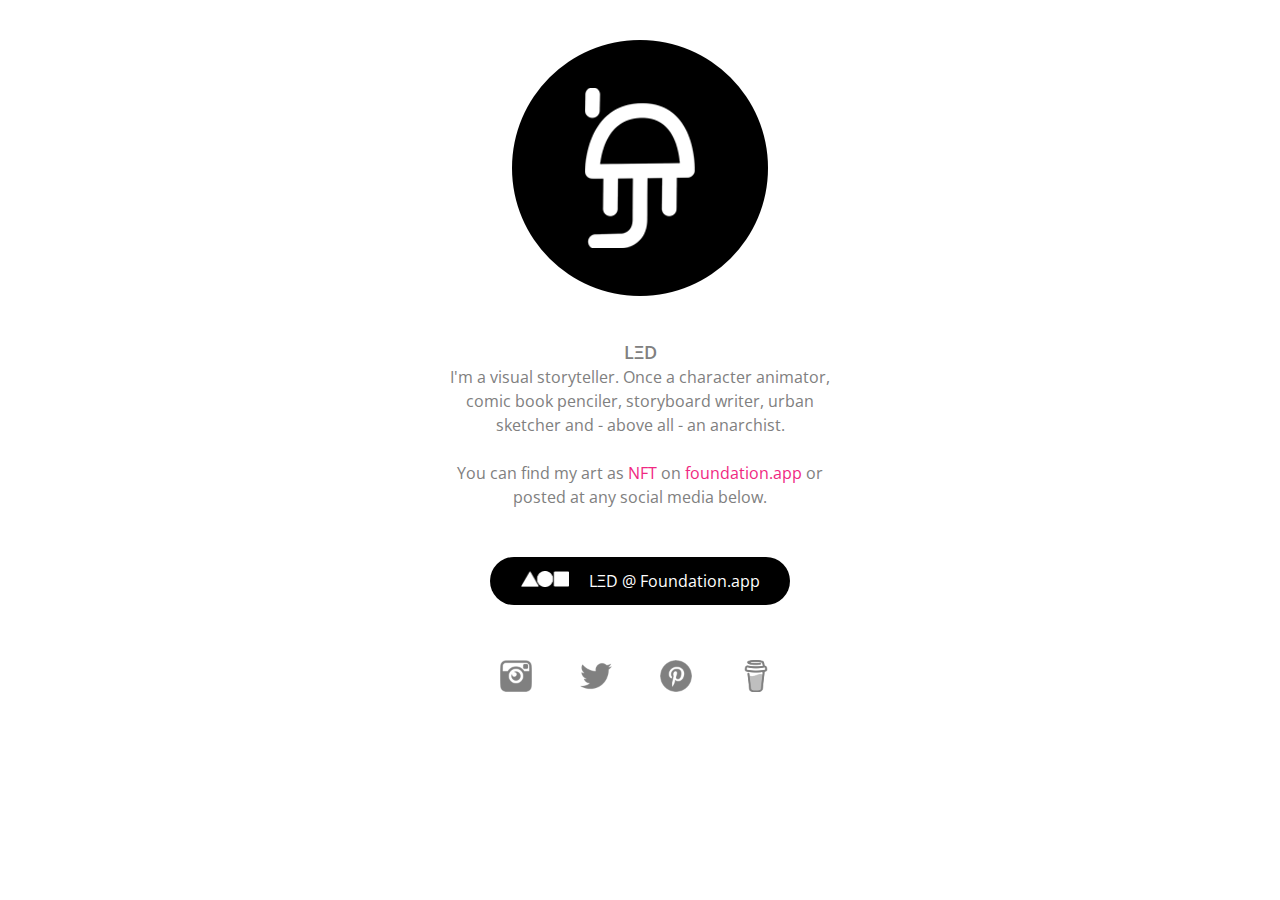
==== index.html @ 698818c0 "Starting point" ====
<!DOCTYPE html>

<html>
  <head>
    <!--link rel="icon" href="/favicon.svg" type="image/svg+xml"-->
    <link rel="apple-touch-icon" sizes="180x180" href="/apple-touch-icon.png">
    <link rel="icon" type="image/png" sizes="32x32" href="/favicon-32x32.png">
    <link rel="icon" type="image/png" sizes="16x16" href="/favicon-16x16.png">
    <link rel="manifest" href="/site.webmanifest">
  <!-- Google Tag Manager -->
  <script>
    (function(w,d,s,l,i){w[l]=w[l]||[];w[l].push({'gtm.start':
    new Date().getTime(),event:'gtm.js'});var f=d.getElementsByTagName(s)[0],
    j=d.createElement(s),dl=l!='dataLayer'?'&l='+l:'';j.async=true;j.src=
    'https://www.googletagmanager.com/gtm.js?id='+i+dl;f.parentNode.insertBefore(j,f);
    })(window,document,'script','dataLayer','GTM-NMZJ4D6');</script>
  <!-- End Google Tag Manager -->
  <!-- Global site tag (gtag.js) - Google Analytics -->
  <script async src="https://www.googletagmanager.com/gtag/js?id=G-V54301ZJS8"></script>
  <script>
    window.dataLayer = window.dataLayer || [];
    function gtag(){dataLayer.push(arguments);}
    gtag('js', new Date());

    gtag('config', 'G-V54301ZJS8');
  </script>
    <!--link rel="shortcut icon" type=image/png href=-->
    <meta charset=UTF-8>
    <meta name=viewport content="width=device-width, initial-scale=1.0, maximum-scale=1.0">
    <link rel="stylesheet" type="text/css" href="css/drops.css">
    <meta name=author content="LED">
    <meta name="keywords" content="design, ux, ui, userexperience, experience, illustration, animation, designer, illustrator, animator, infographic, data visualization, data visualisation, icon design, icons, logo design, logos, layouts, interface, app, webpage, website, studio, drops, leandro, dandrea, portfolio, cv">
    <meta name="p:domain_verify" content="8c1cf8e9cc0ee4904a3b4b292fd34ba3"/>
    </head>
    <body>
      <!-- Google Tag Manager (noscript) -->
      <noscript><iframe src="https://www.googletagmanager.com/ns.html?id=GTM-NMZJ4D6"
        height="0" width="0" style="display:none;visibility:hidden"></iframe></noscript>
        <!-- End Google Tag Manager (noscript) -->

        <div class=dropsandbits>
          <div class=bits>

              <div class=iconrow>
                <div class=ico-instagram>
                  <a href="https://www.instagram.com/dropsandbits/"><img class=bitmap src=img/instagram.png></a>
                </div>

                <div class=ico-twitter>
                  <a href="https://twitter.com/dropsandbits"><img class=bitmap src=img/twitter.png></a>
                </div>

                <div class=ico-bmac>
                  <a href="https://www.buymeacoffee.com/dropsandbits"><img class=bitmap src=img/bmac.png></a>
                </div>

                <div class=ico-pinterest>
                  <a href="https://www.pinterest.com/dropsandbits/drops-bits-works-by-lξd/#nft-cards"><img class=bitmap src=img/pinterest.png></a>
                </div>
              </div>

              <img class=avatar src=img/me.png>

              <div class=minibio>
                <span>LΞD</span><br/>I'm a visual storyteller. Once a character animator, comic book penciler, storyboard writer, urban sketcher and - above all - an anarchist.
                <br/><br/>You can find my art as <a href="https://en.wikipedia.org/wiki/Non-fungible_token" target="_blank">NFT</a> on <a href="https://foundation.app/dropsandbits">foundation.app</a> or posted at any social media below.
                <br/><br/><a class="button" href="https://foundation.app/dropsandbits"><img class=fndMobile src=img/withfnd.png> LΞD @ Foundation.app</a>
              </div>

          </div>
        </div>
</body>
</html>
---- css/drops.css ----
@import url('https://fonts.googleapis.com/css?family=Open+Sans:400');

body{margin: 0;background: rgba(255, 255, 255, 1.0)}
a{text-decoration:none}
div{-webkit-text-size-adjust:none}

.anima-animate-appear{opacity:0;display:block;-webkit-animation:anima-reveal .3s ease-in-out 1 normal forwards;-moz-animation:anima-reveal .3s ease-in 1 normal forwards;-o-animation:anima-reveal .3s ease-in-out 1 normal forwards;animation:anima-reveal .3s ease-in-out 1 normal forwards}
.anima-animate-disappear{opacity:1;display:block;-webkit-animation:anima-reveal .3s ease-in-out 1 reverse forwards;-moz-animation:anima-reveal .3s ease-in 1 normal forwards;-o-animation:anima-reveal .3s ease-in-out 1 reverse forwards;animation:anima-reveal .3s ease-in-out 1 reverse forwards}
.anima-animate-nodelay{-webkit-animation-delay:0;-moz-animation-delay:0;-o-animation-delay:0;animation-delay:0}

@-webkit-keyframes anima-reveal{0%{opacity:0}100%{opacity:1}}
@-moz-keyframes anima-reveal{0%{opacity:0}100%{opacity:1}}
@-o-keyframes anima-reveal{0%{opacity:0}100%{opacity:1}}
@keyframes anima-reveal{0%{opacity:0}100%{opacity:1}}

.dropsandbits{display:block}

@media screen and (max-width:639px){
  .dropsandbits{width:100%;min-width:320px;height:100vh;min-height:580px;position:relative;overflow:hidden;margin:0;background-color:rgba(255,255,255,1.0)}
  .dropsandbits .bits{display:block;width:320px;height:100%;position:relative; margin:auto;}

  .dropsandbits .avatar{background-color:rgba(255,255,255,0.0);top:20px;height:160px;width:160px;position:absolute; margin:0;left:80px}

  .dropsandbits .minibio{background-color:rgba(255,255,255,0.0);top:198px;height:auto;width:240px;position:absolute;margin:0;left:40px;font-family:'Open Sans',Helvetica,Arial,serif;font-weight:400;font-style:normal;font-size:16.0px;color:rgba(128,128,128,1.0);text-align:center;line-height:24.0px}
  .dropsandbits .minibio span{background-color:rgba(255,255,255,0.0);font-weight:600;font-style:normal;font-size:18.0px;text-align:center;}
  .dropsandbits .minibio a{background-color:rgba(255,255,255,0.0);color:rgba(240,40,130,1.0);text-align: center;text-decoration: none;}
  .dropsandbits .minibio .button{background-color:rgba(0,0,0,1.0);border: none;position:relative;width: 260px;left:-10px;font-family:'Open Sans',Helvetica,Arial,serif;font-weight:400;font-style:normal;font-size:16.0px;padding-top: 12px;padding-bottom: 12px;margin-top: 16px;margin-bottom: 16px;text-align: center;text-decoration: none;color:rgba(255,255,255,1.0);display: inline-block;cursor: pointer;border-radius: 24px;}
  .dropsandbits .minibio .button .fndMobile{background-color:rgba(0,0,0,1.0);top:0;height:11px;width:33px;position:relative;margin:0;left:0;margin-right:8px}
  .dropsandbits .minibio .secondary-button{background-color:rgba(255,255,255,0.0);color:rgba(0,0,0,1.0);font-family:'Open Sans',Helvetica,Arial,serif;font-weight:400;font-style:normal;font-size:16.0px;text-align: center;text-decoration: none;}

  .dropsandbits .iconrow{background-color:rgba(255,255,255,0.0);top:580px;height:32px;width:200px;position:absolute;margin:0;left:50px}

  .dropsandbits .iconrow .ico-instagram{background-color:rgba(255,255,255,0.0);top:0;height:32px;width:0px;position:absolute;margin:0;left:0}
  .dropsandbits .iconrow .ico-instagram .bitmap{background-color:rgba(255,255,255,0.0);top:0;height:32px;width:32px;position:relative;margin:0;left:0}

  .dropsandbits .iconrow .ico-twitter{background-color:rgba(255,255,255,0.0);top:0;height:32px;width:32px;position:absolute;margin:0;left:60px}
  .dropsandbits .iconrow .ico-twitter .bitmap{background-color:rgba(255,255,255,0.0);top:0;height:32px;width:32px;position:relative;margin:0;left:0}

  .dropsandbits .iconrow .ico-pinterest{background-color:rgba(255,255,255,0.0);top:0;height:32px;width:32px;position:absolute;margin:0;left:120px}
  .dropsandbits .iconrow .ico-pinterest .bitmap{background-color:rgba(255,255,255,0.0);top:0;height:32px;width:32px;position:relative;margin:0;left:0}

  .dropsandbits .iconrow .ico-bmac{background-color:rgba(255,255,255,0.0);top:0;height:32px;width:32px;position:absolute;margin:0;left:180px}
  .dropsandbits .iconrow .ico-bmac .bitmap{background-color:rgba(255,255,255,0.0);top:0;height:32px;width:32px;position:relative;margin:0;left:0}

}

@media screen and (min-width:640px) and (max-width:1439px){
  .dropsandbits{width:100%;min-width:664px;height:100vh;min-height:720px;position:relative;overflow:hidden;margin:0;background-color:rgba(255,255,255,1.0)}
  .dropsandbits .bits{display:block;width:640px; height:100%;position:relative;margin:auto;}

  .dropsandbits .avatar{background-color:rgba(255,255,255,0.0); top:40px;height:256px;width:256px;position:absolute;margin:0;left:192px}

  .dropsandbits .minibio{background-color:rgba(255,255,255,0.0);top:340px;height:auto;width:380px;position:absolute;margin:0;left:130px;font-family:'Open Sans',Helvetica,Arial,serif;font-weight:400;font-style:normal;font-size:16.0px;color:rgba(128,128,128,1.0);text-align:center;line-height:24.0px}
  .dropsandbits .minibio span{background-color:rgba(255,255,255,0.0);font-weight:600;font-style:normal;font-size:18.0px;text-align:center;}
  .dropsandbits .minibio a{background-color:rgba(255,255,255,0.0);color:rgba(240,40,130,1.0);text-align: center;text-decoration: none;}
  .dropsandbits .minibio .button{background-color:rgba(0,0,0,1.0);position:relative;border: none;width: 300px;left: 0px;font-family:'Open Sans',Helvetica,Arial,serif;font-weight:400;ont-style:normal;font-size:16.0px;padding-top: 12px;padding-bottom: 12px;margin-top: 24px;margin-bottom: 16px;text-align: center;text-decoration: none;color:rgba(255,255,255,1.0);display: inline-block;cursor: pointer;border-radius: 30px;}
  .dropsandbits .minibio .button .fndMobile{background-color:rgba(0,0,0,1.0);top:0;height:16px;width:48px;position:relative;margin:0;left:0;margin-right:16px}
  .dropsandbits .minibio .secondary-button{background-color:rgba(255,255,255,0.0);color:rgba(0,0,0,1.0);font-family:'Open Sans',Helvetica,Arial,serif;font-weight:400;font-style:normal;font-size:16.0px;text-align: center;text-decoration: none;}

  .dropsandbits .iconrow{background-color:rgba(255,255,255,0.0);top:660px;height:32px;width:312px;position:absolute;margin:0px;left:180px}

  .dropsandbits .iconrow .ico-instagram{background-color:rgba(255,255,255,0.0);top:0px;height:32px;width:32px;position:absolute;margin:0;left:0px}
  .dropsandbits .iconrow .ico-instagram .bitmap{background-color:rgba(255,255,255,0.0);top:0;height:32px;width:32px;position:relative;margin:0;left:0}

  .dropsandbits .iconrow .ico-twitter{background-color:rgba(255,255,255,0.0);top:0px;height:32px;width:32px;position:absolute;margin:0;left:80px}
  .dropsandbits .iconrow .ico-twitter .bitmap{background-color:rgba(255,255,255,0.0);top:0;height:32px;width:32px;position:relative;margin:0;left:0}

  .dropsandbits .iconrow .ico-pinterest{background-color:rgba(255,255,255,0.0);top:0px;height:32px;width:32px;position:absolute;margin:0;left:160px}
  .dropsandbits .iconrow .ico-pinterest .bitmap{background-color:rgba(255,255,255,0.0);top:0;height:32px;width:32px;position:relative;margin:0;left:0}

  .dropsandbits .iconrow .ico-bmac{background-color:rgba(255,255,255,0.0);top:0px;height:32px;width:32px;position:absolute;margin:0;left:240px}
  .dropsandbits .iconrow .ico-bmac .bitmap{background-color:rgba(255,255,255,0.0);top:0;height:32px;width:32px;position:relative;margin:0;left:0}

}

@media screen and (min-width:1440px){
  .dropsandbits{width:100%;min-width:1440px;height:100vh;min-height:720px;position:relative;overflow:hidden;margin:0;background-color:rgba(255,255,255,1.0)}
  .dropsandbits .bits{display:block;width: 1440px; height: 100%; position:relative; margin:auto;}

  .dropsandbits .avatar{background-color:rgba(255,255,255,0.0);top:56px;height:256px;width:256px;position:absolute;margin:0;left:592px}

  .dropsandbits .minibio{background-color:rgba(255,255,255,0.0);top:370px;height:auto;width:440px;position:absolute;margin:0;left:500px;font-family:'Open Sans',Helvetica,Arial,serif;font-weight:400;font-style:normal;font-size:18.0px;color:rgba(128,128,128,1.0);text-align:center;line-height:24.0px}
  .dropsandbits .minibio span{background-color:rgba(255,255,255,0.0);font-weight:600;font-style:normal;font-size:24.0px;text-align:center;}
  .dropsandbits .minibio a{background-color:rgba(255,255,255,0.0);color:rgba(240,40,130,1.0);text-align: center;text-decoration: none;}
  .dropsandbits .minibio .button{background-color:rgba(0,0,0,1.0);border: none;width: 320px;left: 0px;font-family:'Open Sans',Helvetica,Arial,serif;font-weight:400;font-style:normal;font-size:18.0px;padding-top: 16px;padding-bottom: 16px;margin-top: 24px;margin-bottom: 16px;text-align: center; text-decoration: none;color:rgba(255,255,255,1.0);display: inline-block;cursor: pointer;border-radius: 30px;}
  .dropsandbits .minibio .button .fndMobile{background-color:rgba(0,0,0,1.0);top:0;height:16px;width:48px;position:relative;margin:0;left:0;margin-right:16px;}
  .dropsandbits .minibio .secondary-button{background-color:rgba(255,255,255,0.0);color:rgba(0,0,0,1.0);font-family:'Open Sans',Helvetica,Arial,serif;font-weight:400;font-style:normal;font-size:16.0px;text-align: center;text-decoration: none;}


  .dropsandbits .iconrow{background-color:rgba(255,255,255,0.0);top:280px;height:48px;width:340px;position:relative;margin:0;left:550px}

  .dropsandbits .iconrow .ico-instagram{background-color:rgba(255,255,255,0.0);top:432px;height:48px;width:48px;position:absolute;margin:0;left:0px}
  .dropsandbits .iconrow .ico-instagram .bitmap{background-color:rgba(255,255,255,0.0);top:0;height:48px;width:48px;position:relative;margin:0;left:0}

  .dropsandbits .iconrow .ico-twitter{background-color:rgba(255,255,255,0.0);top:432px;height:48px;width:48px;position:absolute;margin:0;left:100px}
  .dropsandbits .iconrow .ico-twitter .bitmap{background-color:rgba(255,255,255,0.0);top:0;height:48px;width:48px;position:relative;margin:0;left:0}

  .dropsandbits .iconrow .ico-pinterest{background-color:rgba(255,255,255,0.0);top:432px;height:48px;width:48px;position:absolute;margin:0;left:200px}
  .dropsandbits .iconrow .ico-pinterest .bitmap{background-color:rgba(255,255,255,0.0);top:0;height:48px;width:48px;position:relative;margin:0;left:0}

  .dropsandbits .iconrow .ico-bmac{background-color:rgba(255,255,255,0.0);top:432px;height:48px;width:48px;position:absolute;margin:0;left:300px}
  .dropsandbits .iconrow .ico-bmac .bitmap{background-color:rgba(255,255,255,0.0);top:0;height:48px;width:48px;position:relative;margin:0;left:0}

}
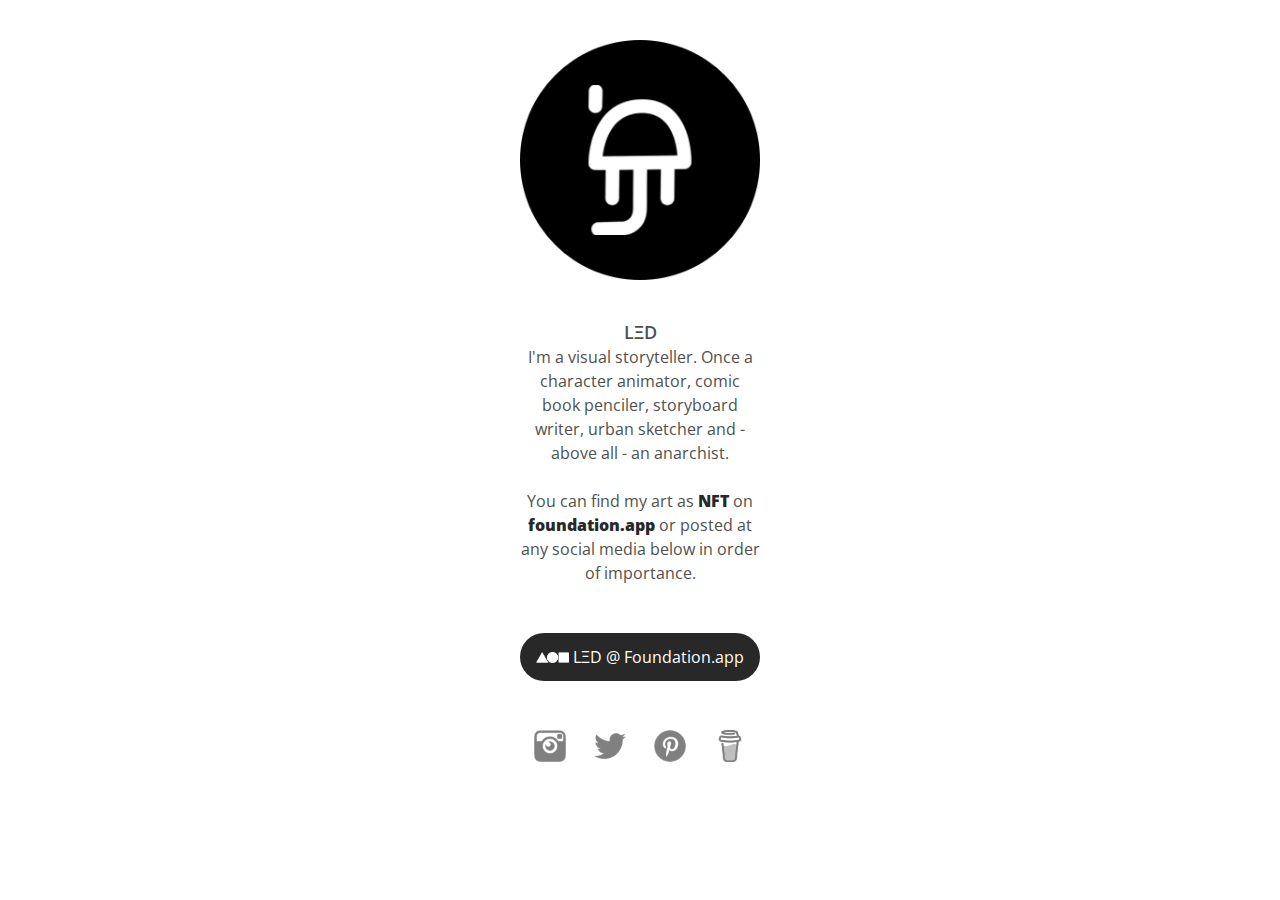
==== commit e8ec93fa: "UI changes" ====
--- a/index.html
+++ b/index.html
@@ -2,6 +2,7 @@
 
 <html>
   <head>
+    <title>Drops &amp; Bits</title>
     <!--link rel="icon" href="/favicon.svg" type="image/svg+xml"-->
     <link rel="apple-touch-icon" sizes="180x180" href="/apple-touch-icon.png">
     <link rel="icon" type="image/png" sizes="32x32" href="/favicon-32x32.png">
@@ -63,7 +64,7 @@
 
               <div class=minibio>
                 <span>LΞD</span><br/>I'm a visual storyteller. Once a character animator, comic book penciler, storyboard writer, urban sketcher and - above all - an anarchist.
-                <br/><br/>You can find my art as <a href="https://en.wikipedia.org/wiki/Non-fungible_token" target="_blank">NFT</a> on <a href="https://foundation.app/dropsandbits">foundation.app</a> or posted at any social media below.
+                <br/><br/>You can find my art as <a href="https://en.wikipedia.org/wiki/Non-fungible_token" target="_blank">NFT</a> on <a href="https://foundation.app/dropsandbits">foundation.app</a> or posted at any social media below in order of importance.
                 <br/><br/><a class="button" href="https://foundation.app/dropsandbits"><img class=fndMobile src=img/withfnd.png> LΞD @ Foundation.app</a>
               </div>
 
--- a/css/drops.css
+++ b/css/drops.css
@@ -1,6 +1,14 @@
 @import url('https://fonts.googleapis.com/css?family=Open+Sans:400');
 
 body{margin: 0;background: rgba(255, 255, 255, 1.0)}
+.hero-image {
+  background-image: url("img/dropsandbits.jpg");
+  background-color: rgba(255, 255, 255, 1.0);
+  /*height: 500px; */
+  background-position: center; /* Center the image */
+  background-repeat: no-repeat; /* Do not repeat the image */
+  background-size: cover; /* Resize the background image to cover the entire container */
+}
 a{text-decoration:none}
 div{-webkit-text-size-adjust:none}
 
@@ -13,92 +21,84 @@
 @-o-keyframes anima-reveal{0%{opacity:0}100%{opacity:1}}
 @keyframes anima-reveal{0%{opacity:0}100%{opacity:1}}
 
-.dropsandbits{display:block}
+.dropsandbits{display:block;position:relative;width:100%;height:100vh;;overflow:hidden;margin:0;}
+.dropsandbits .bits{display:block;height:100%;position:relative; margin:auto;}
+.dropsandbits .avatar{background-color:rgba(255,255,255,0.0);position:absolute;margin:0;}
+
+.dropsandbits .minibio{height:auto;position:absolute;;margin:0;font-family:'Open Sans',Helvetica,Arial,serif;font-weight:400;font-style:normal;color:rgba(80,80,80,1.0);text-align:center;line-height:24.0px;}
+.dropsandbits .minibio span{font-weight:600;font-style:normal;text-align:center;}
+.dropsandbits .minibio a{padding-left:0px;padding-right:0px;border-radius:12px;background-color:rgba(80,80,80,0.0);color:rgba(40,40,40,1.0);font-weight:800;text-align:center;text-decoration:none;}
+.dropsandbits .minibio a:hover{background-color:rgba(120,20,120,0.0);color:rgba(120,20,120,1.0);text-align:center;}
+.dropsandbits .minibio .button{background-color:rgba(40,40,40,1.0);position:relative;width:240px;left:0px;border:none;font-family:'Open Sans',Helvetica,Arial,serif;font-weight:400;font-style:normal;font-size:16.0px;padding-top:12px;padding-bottom:12px;margin-top:24px;margin-bottom:16px;display:inline-block;cursor:pointer;border-radius:30px;text-align:center;text-decoration:none;color:rgba(255,255,255,1.0)}
+.dropsandbits .minibio .button:hover{background-color:rgba(120,20,120,1.0);color:rgba(255,255,255,1.0);text-decoration:none}
+.dropsandbits .minibio .button .fndMobile{height:11px;width:33px;margin-right:8px;top:0;position:relative;margin:0;left:0}
+.dropsandbits .minibio .secondary-button{background-color:rgba(0,0,0,0.0);border: 2px solid rgba(180,180,180,1.0);width: 220px; color:rgba(180,180,180,1.0);font-family:'Open Sans',Helvetica,Arial,serif;font-weight:600;font-style:normal;font-size:16.0px;padding-top: 12px;padding-bottom: 12px;margin-top: 12px;display: inline-block;margin-bottom: 16px;text-align: center;text-decoration: none;border-radius: 24px;}
+
+.dropsandbits .iconrow{background-color:rgba(255,255,255,0.0);position:absolute;margin:0px}
+
+.dropsandbits .iconrow .ico-instagram{background-color:rgba(255,255,255,0.0);top:0px;position:relative;margin:0;}
+.dropsandbits .iconrow .ico-instagram .bitmap{background-color:rgba(255,255,255,0.0);top:0;position:relative;margin:0;left:0}
+.dropsandbits .iconrow .ico-twitter{background-color:rgba(255,255,255,0.0);top:0px;position:relative;margin:0;}
+.dropsandbits .iconrow .ico-twitter .bitmap{background-color:rgba(255,255,255,0.0);top:0;position:relative;margin:0;left:0}
+.dropsandbits .iconrow .ico-pinterest{background-color:rgba(255,255,255,0.0);top:0;position:relative;margin:0;}
+.dropsandbits .iconrow .ico-pinterest .bitmap{background-color:rgba(255,255,255,0.0);top:0;position:relative;margin:0;left:0}
+.dropsandbits .iconrow .ico-bmac{background-color:rgba(255,255,255,0.0);top:0;position:relative;margin:0;}
+.dropsandbits .iconrow .ico-bmac .bitmap{background-color:rgba(255,255,255,0.0);top:0;position:relative;margin:0;left:0}
 
 @media screen and (max-width:639px){
-  .dropsandbits{width:100%;min-width:320px;height:100vh;min-height:580px;position:relative;overflow:hidden;margin:0;background-color:rgba(255,255,255,1.0)}
-  .dropsandbits .bits{display:block;width:320px;height:100%;position:relative; margin:auto;}
 
-  .dropsandbits .avatar{background-color:rgba(255,255,255,0.0);top:20px;height:160px;width:160px;position:absolute; margin:0;left:80px}
-
-  .dropsandbits .minibio{background-color:rgba(255,255,255,0.0);top:198px;height:auto;width:240px;position:absolute;margin:0;left:40px;font-family:'Open Sans',Helvetica,Arial,serif;font-weight:400;font-style:normal;font-size:16.0px;color:rgba(128,128,128,1.0);text-align:center;line-height:24.0px}
-  .dropsandbits .minibio span{background-color:rgba(255,255,255,0.0);font-weight:600;font-style:normal;font-size:18.0px;text-align:center;}
-  .dropsandbits .minibio a{background-color:rgba(255,255,255,0.0);color:rgba(240,40,130,1.0);text-align: center;text-decoration: none;}
-  .dropsandbits .minibio .button{background-color:rgba(0,0,0,1.0);border: none;position:relative;width: 260px;left:-10px;font-family:'Open Sans',Helvetica,Arial,serif;font-weight:400;font-style:normal;font-size:16.0px;padding-top: 12px;padding-bottom: 12px;margin-top: 16px;margin-bottom: 16px;text-align: center;text-decoration: none;color:rgba(255,255,255,1.0);display: inline-block;cursor: pointer;border-radius: 24px;}
-  .dropsandbits .minibio .button .fndMobile{background-color:rgba(0,0,0,1.0);top:0;height:11px;width:33px;position:relative;margin:0;left:0;margin-right:8px}
-  .dropsandbits .minibio .secondary-button{background-color:rgba(255,255,255,0.0);color:rgba(0,0,0,1.0);font-family:'Open Sans',Helvetica,Arial,serif;font-weight:400;font-style:normal;font-size:16.0px;text-align: center;text-decoration: none;}
-
-  .dropsandbits .iconrow{background-color:rgba(255,255,255,0.0);top:580px;height:32px;width:200px;position:absolute;margin:0;left:50px}
-
-  .dropsandbits .iconrow .ico-instagram{background-color:rgba(255,255,255,0.0);top:0;height:32px;width:0px;position:absolute;margin:0;left:0}
-  .dropsandbits .iconrow .ico-instagram .bitmap{background-color:rgba(255,255,255,0.0);top:0;height:32px;width:32px;position:relative;margin:0;left:0}
-
-  .dropsandbits .iconrow .ico-twitter{background-color:rgba(255,255,255,0.0);top:0;height:32px;width:32px;position:absolute;margin:0;left:60px}
-  .dropsandbits .iconrow .ico-twitter .bitmap{background-color:rgba(255,255,255,0.0);top:0;height:32px;width:32px;position:relative;margin:0;left:0}
-
-  .dropsandbits .iconrow .ico-pinterest{background-color:rgba(255,255,255,0.0);top:0;height:32px;width:32px;position:absolute;margin:0;left:120px}
-  .dropsandbits .iconrow .ico-pinterest .bitmap{background-color:rgba(255,255,255,0.0);top:0;height:32px;width:32px;position:relative;margin:0;left:0}
-
-  .dropsandbits .iconrow .ico-bmac{background-color:rgba(255,255,255,0.0);top:0;height:32px;width:32px;position:absolute;margin:0;left:180px}
-  .dropsandbits .iconrow .ico-bmac .bitmap{background-color:rgba(255,255,255,0.0);top:0;height:32px;width:32px;position:relative;margin:0;left:0}
+  .dropsandbits{min-width:320px;min-height:580px}
+  .dropsandbits .bits{width: 320px}
+  .dropsandbits .avatar{top:16px;height:160px;width:160px;left:80px}
+  .dropsandbits .minibio{top:198px;width:240px;left:40px;font-size:16.0px}
+  .dropsandbits .minibio span{font-size:18.0px}
+  .dropsandbits .iconrow{top:610px;height:32px;width:212px;left:54px}
+  .dropsandbits .iconrow .ico-instagram{height:0px;width:0px;left:0px}
+  .dropsandbits .iconrow .ico-instagram .bitmap{height:32px;width:32px}
+  .dropsandbits .iconrow .ico-twitter{height:0px;width:0px;left:60px}
+  .dropsandbits .iconrow .ico-twitter .bitmap{height:32px;width:32px}
+  .dropsandbits .iconrow .ico-pinterest{height:0px;width:0px;left:120px}
+  .dropsandbits .iconrow .ico-pinterest .bitmap{height:32px;width:32px}
+  .dropsandbits .iconrow .ico-bmac{height:0px;width:0px;left:180px}
+  .dropsandbits .iconrow .ico-bmac .bitmap{height:32px;width:32px}
 
 }
 
 @media screen and (min-width:640px) and (max-width:1439px){
-  .dropsandbits{width:100%;min-width:664px;height:100vh;min-height:720px;position:relative;overflow:hidden;margin:0;background-color:rgba(255,255,255,1.0)}
-  .dropsandbits .bits{display:block;width:640px; height:100%;position:relative;margin:auto;}
-
-  .dropsandbits .avatar{background-color:rgba(255,255,255,0.0); top:40px;height:256px;width:256px;position:absolute;margin:0;left:192px}
-
-  .dropsandbits .minibio{background-color:rgba(255,255,255,0.0);top:340px;height:auto;width:380px;position:absolute;margin:0;left:130px;font-family:'Open Sans',Helvetica,Arial,serif;font-weight:400;font-style:normal;font-size:16.0px;color:rgba(128,128,128,1.0);text-align:center;line-height:24.0px}
-  .dropsandbits .minibio span{background-color:rgba(255,255,255,0.0);font-weight:600;font-style:normal;font-size:18.0px;text-align:center;}
-  .dropsandbits .minibio a{background-color:rgba(255,255,255,0.0);color:rgba(240,40,130,1.0);text-align: center;text-decoration: none;}
-  .dropsandbits .minibio .button{background-color:rgba(0,0,0,1.0);position:relative;border: none;width: 300px;left: 0px;font-family:'Open Sans',Helvetica,Arial,serif;font-weight:400;ont-style:normal;font-size:16.0px;padding-top: 12px;padding-bottom: 12px;margin-top: 24px;margin-bottom: 16px;text-align: center;text-decoration: none;color:rgba(255,255,255,1.0);display: inline-block;cursor: pointer;border-radius: 30px;}
-  .dropsandbits .minibio .button .fndMobile{background-color:rgba(0,0,0,1.0);top:0;height:16px;width:48px;position:relative;margin:0;left:0;margin-right:16px}
-  .dropsandbits .minibio .secondary-button{background-color:rgba(255,255,255,0.0);color:rgba(0,0,0,1.0);font-family:'Open Sans',Helvetica,Arial,serif;font-weight:400;font-style:normal;font-size:16.0px;text-align: center;text-decoration: none;}
-
-  .dropsandbits .iconrow{background-color:rgba(255,255,255,0.0);top:660px;height:32px;width:312px;position:absolute;margin:0px;left:180px}
-
-  .dropsandbits .iconrow .ico-instagram{background-color:rgba(255,255,255,0.0);top:0px;height:32px;width:32px;position:absolute;margin:0;left:0px}
-  .dropsandbits .iconrow .ico-instagram .bitmap{background-color:rgba(255,255,255,0.0);top:0;height:32px;width:32px;position:relative;margin:0;left:0}
-
-  .dropsandbits .iconrow .ico-twitter{background-color:rgba(255,255,255,0.0);top:0px;height:32px;width:32px;position:absolute;margin:0;left:80px}
-  .dropsandbits .iconrow .ico-twitter .bitmap{background-color:rgba(255,255,255,0.0);top:0;height:32px;width:32px;position:relative;margin:0;left:0}
-
-  .dropsandbits .iconrow .ico-pinterest{background-color:rgba(255,255,255,0.0);top:0px;height:32px;width:32px;position:absolute;margin:0;left:160px}
-  .dropsandbits .iconrow .ico-pinterest .bitmap{background-color:rgba(255,255,255,0.0);top:0;height:32px;width:32px;position:relative;margin:0;left:0}
-
-  .dropsandbits .iconrow .ico-bmac{background-color:rgba(255,255,255,0.0);top:0px;height:32px;width:32px;position:absolute;margin:0;left:240px}
-  .dropsandbits .iconrow .ico-bmac .bitmap{background-color:rgba(255,255,255,0.0);top:0;height:32px;width:32px;position:relative;margin:0;left:0}
+  .dropsandbits{min-width:664px;min-height:720px}
+  .dropsandbits .bits{width:640px}
+  .dropsandbits .avatar{top:40px;height:240px;width:240px;left:200px}
+  .dropsandbits .minibio{top:320px;width:240px;left:200px;font-size:16.0px}
+  .dropsandbits .minibio span{font-size:18.0px}
+  .dropsandbits .iconrow{top:730px;height:32px;width:212px;left:214px}
+  .dropsandbits .iconrow .ico-instagram{height:0px;width:0px;left:0px}
+  .dropsandbits .iconrow .ico-instagram .bitmap{height:32px;width:32px}
+  .dropsandbits .iconrow .ico-twitter{height:0px;width:0px;left:60px}
+  .dropsandbits .iconrow .ico-twitter .bitmap{height:32px;width:32px}
+  .dropsandbits .iconrow .ico-pinterest{height:0px;width:0px;left:120px}
+  .dropsandbits .iconrow .ico-pinterest .bitmap{height:32px;width:32px}
+  .dropsandbits .iconrow .ico-bmac{height:0px;width:0px;left:180px}
+  .dropsandbits .iconrow .ico-bmac .bitmap{height:32px;width:32px}
 
 }
 
 @media screen and (min-width:1440px){
-  .dropsandbits{width:100%;min-width:1440px;height:100vh;min-height:720px;position:relative;overflow:hidden;margin:0;background-color:rgba(255,255,255,1.0)}
-  .dropsandbits .bits{display:block;width: 1440px; height: 100%; position:relative; margin:auto;}
 
-  .dropsandbits .avatar{background-color:rgba(255,255,255,0.0);top:56px;height:256px;width:256px;position:absolute;margin:0;left:592px}
+  .dropsandbits{min-width:1440px;min-height:720px}
+  .dropsandbits .bits{width:1440px}
+  .dropsandbits .avatar{top:56px;height:260px;width:260px;left:590px}
+  .dropsandbits .minibio{top:370px;width:440px;left:500px;font-size:18.0px}
+  .dropsandbits .minibio span{font-size:24.0px}
+  .dropsandbits .iconrow{top:730px;height:48px;width:282px;left:580px}
+  .dropsandbits .iconrow .ico-instagram{height:0px;width:0px;left:0px}
+  .dropsandbits .iconrow .ico-instagram .bitmap{height:48px;width:48px}
+  .dropsandbits .iconrow .ico-twitter{height:0px;width:0px;left:78px}
+  .dropsandbits .iconrow .ico-twitter .bitmap{height:48px;width:48px}
+  .dropsandbits .iconrow .ico-pinterest{height:0px;width:0px;left:156px}
+  .dropsandbits .iconrow .ico-pinterest .bitmap{height:48px;width:48px}
+  .dropsandbits .iconrow .ico-bmac{height:0px;width:0px;left:234px}
+  .dropsandbits .iconrow .ico-bmac .bitmap{height:48px;width:48px}
 
-  .dropsandbits .minibio{background-color:rgba(255,255,255,0.0);top:370px;height:auto;width:440px;position:absolute;margin:0;left:500px;font-family:'Open Sans',Helvetica,Arial,serif;font-weight:400;font-style:normal;font-size:18.0px;color:rgba(128,128,128,1.0);text-align:center;line-height:24.0px}
-  .dropsandbits .minibio span{background-color:rgba(255,255,255,0.0);font-weight:600;font-style:normal;font-size:24.0px;text-align:center;}
-  .dropsandbits .minibio a{background-color:rgba(255,255,255,0.0);color:rgba(240,40,130,1.0);text-align: center;text-decoration: none;}
-  .dropsandbits .minibio .button{background-color:rgba(0,0,0,1.0);border: none;width: 320px;left: 0px;font-family:'Open Sans',Helvetica,Arial,serif;font-weight:400;font-style:normal;font-size:18.0px;padding-top: 16px;padding-bottom: 16px;margin-top: 24px;margin-bottom: 16px;text-align: center; text-decoration: none;color:rgba(255,255,255,1.0);display: inline-block;cursor: pointer;border-radius: 30px;}
-  .dropsandbits .minibio .button .fndMobile{background-color:rgba(0,0,0,1.0);top:0;height:16px;width:48px;position:relative;margin:0;left:0;margin-right:16px;}
-  .dropsandbits .minibio .secondary-button{background-color:rgba(255,255,255,0.0);color:rgba(0,0,0,1.0);font-family:'Open Sans',Helvetica,Arial,serif;font-weight:400;font-style:normal;font-size:16.0px;text-align: center;text-decoration: none;}
-
-
-  .dropsandbits .iconrow{background-color:rgba(255,255,255,0.0);top:280px;height:48px;width:340px;position:relative;margin:0;left:550px}
-
-  .dropsandbits .iconrow .ico-instagram{background-color:rgba(255,255,255,0.0);top:432px;height:48px;width:48px;position:absolute;margin:0;left:0px}
-  .dropsandbits .iconrow .ico-instagram .bitmap{background-color:rgba(255,255,255,0.0);top:0;height:48px;width:48px;position:relative;margin:0;left:0}
-
-  .dropsandbits .iconrow .ico-twitter{background-color:rgba(255,255,255,0.0);top:432px;height:48px;width:48px;position:absolute;margin:0;left:100px}
-  .dropsandbits .iconrow .ico-twitter .bitmap{background-color:rgba(255,255,255,0.0);top:0;height:48px;width:48px;position:relative;margin:0;left:0}
-
-  .dropsandbits .iconrow .ico-pinterest{background-color:rgba(255,255,255,0.0);top:432px;height:48px;width:48px;position:absolute;margin:0;left:200px}
-  .dropsandbits .iconrow .ico-pinterest .bitmap{background-color:rgba(255,255,255,0.0);top:0;height:48px;width:48px;position:relative;margin:0;left:0}
-
-  .dropsandbits .iconrow .ico-bmac{background-color:rgba(255,255,255,0.0);top:432px;height:48px;width:48px;position:absolute;margin:0;left:300px}
-  .dropsandbits .iconrow .ico-bmac .bitmap{background-color:rgba(255,255,255,0.0);top:0;height:48px;width:48px;position:relative;margin:0;left:0}
+  .dropsandbits .minibio .button{width:300px;padding-top:20px;padding-bottom:20px;border-radius:40px}
 
 }
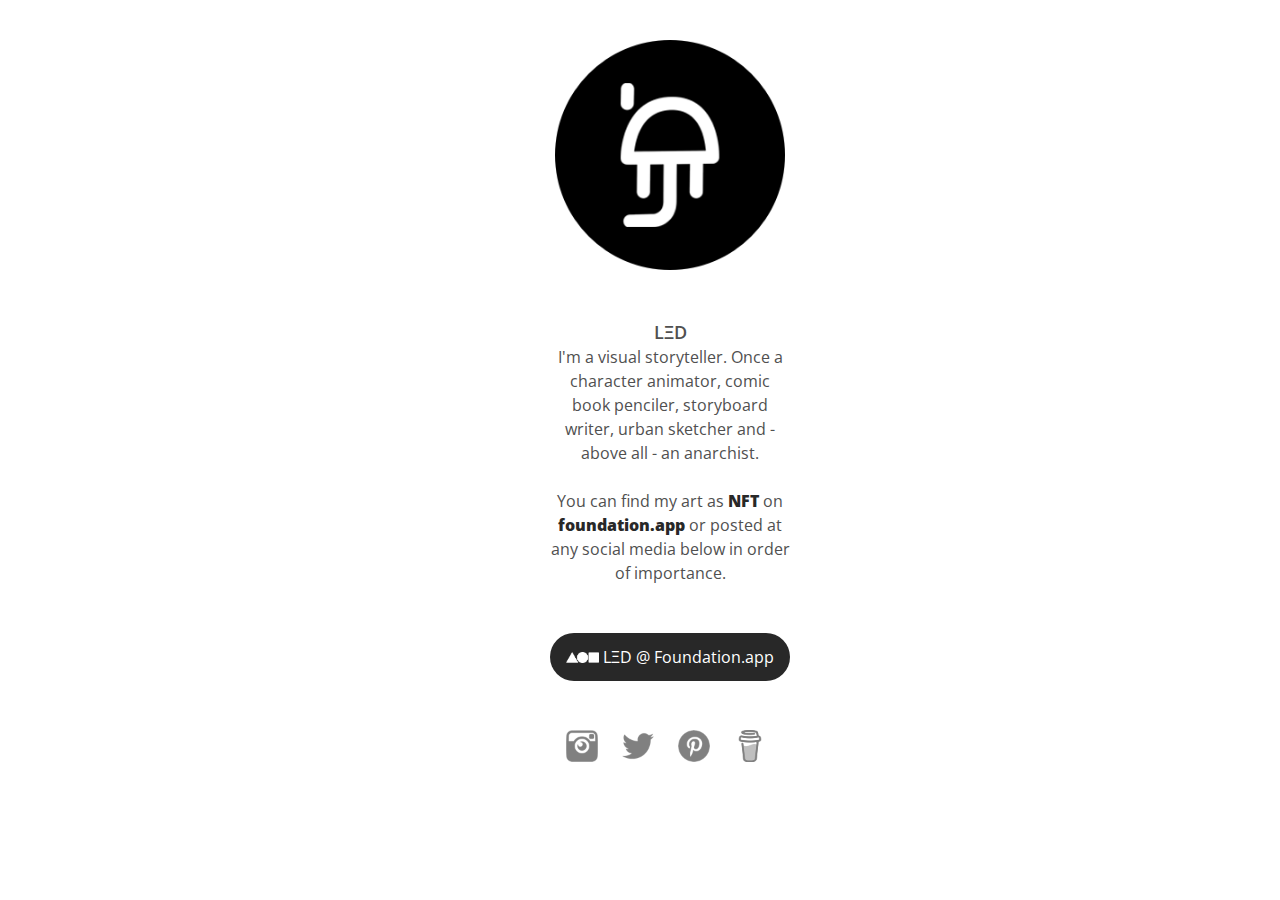
==== commit 2dcdcbac: "SEO work" ====
--- a/index.html
+++ b/index.html
@@ -8,14 +8,6 @@
     <link rel="icon" type="image/png" sizes="32x32" href="/favicon-32x32.png">
     <link rel="icon" type="image/png" sizes="16x16" href="/favicon-16x16.png">
     <link rel="manifest" href="/site.webmanifest">
-  <!-- Google Tag Manager -->
-  <script>
-    (function(w,d,s,l,i){w[l]=w[l]||[];w[l].push({'gtm.start':
-    new Date().getTime(),event:'gtm.js'});var f=d.getElementsByTagName(s)[0],
-    j=d.createElement(s),dl=l!='dataLayer'?'&l='+l:'';j.async=true;j.src=
-    'https://www.googletagmanager.com/gtm.js?id='+i+dl;f.parentNode.insertBefore(j,f);
-    })(window,document,'script','dataLayer','GTM-NMZJ4D6');</script>
-  <!-- End Google Tag Manager -->
   <!-- Global site tag (gtag.js) - Google Analytics -->
   <script async src="https://www.googletagmanager.com/gtag/js?id=G-V54301ZJS8"></script>
   <script>
@@ -28,22 +20,16 @@
     <!--link rel="shortcut icon" type=image/png href=-->
     <meta charset=UTF-8>
     <meta name=viewport content="width=device-width, initial-scale=1.0, maximum-scale=1.0">
-    <link rel="stylesheet" type="text/css" href="css/drops.css">
+    <link rel="stylesheet" type="text/css" href="css/bits.css">
     <meta name=author content="LED">
-    <meta name="keywords" content="design, ux, ui, userexperience, experience, illustration, animation, designer, illustrator, animator, infographic, data visualization, data visualisation, icon design, icons, logo design, logos, layouts, interface, app, webpage, website, studio, drops, leandro, dandrea, portfolio, cv">
-    <meta name="p:domain_verify" content="8c1cf8e9cc0ee4904a3b4b292fd34ba3"/>
+    <meta name="keywords" content="art, artist, illustrator, illustration, trading cards, collectibles, nft, cryptoart, digital art, digital artist, animation, animator, character design, comics, comic book author, storyteller, storytelling, sketch, sketchbook, concept art, painting, painter, led, prints, posters, poster art, grafitti, street art, street artist, non-fungible token">
     </head>
     <body>
-      <!-- Google Tag Manager (noscript) -->
-      <noscript><iframe src="https://www.googletagmanager.com/ns.html?id=GTM-NMZJ4D6"
-        height="0" width="0" style="display:none;visibility:hidden"></iframe></noscript>
-        <!-- End Google Tag Manager (noscript) -->
-
         <div class=dropsandbits>
           <div class=bits>
+            <div class=iconrow>
+                <div class=ico-instagram>
 
-              <div class=iconrow>
-                <div class=ico-instagram>
                   <a href="https://www.instagram.com/dropsandbits/"><img class=bitmap src=img/instagram.png></a>
                 </div>
 
@@ -58,9 +44,10 @@
                 <div class=ico-pinterest>
                   <a href="https://www.pinterest.com/dropsandbits/drops-bits-works-by-lξd/#nft-cards"><img class=bitmap src=img/pinterest.png></a>
                 </div>
+
               </div>
 
-              <img class=avatar src=img/me.png>
+              <img class=avatar src=img/logo.png>
 
               <div class=minibio>
                 <span>LΞD</span><br/>I'm a visual storyteller. Once a character animator, comic book penciler, storyboard writer, urban sketcher and - above all - an anarchist.
--- a/css/bits.css
+++ b/css/bits.css
@@ -0,0 +1,103 @@
+@import url('https://fonts.googleapis.com/css?family=Open+Sans:400');
+
+body{margin: 0;background: rgba(255, 255, 255, 1.0)}
+.hero-image {
+  background-image: url("img/dropsandbits.jpg");
+  background-color: rgba(255, 255, 255, 1.0);
+  /*height: 500px; */
+  background-position: center; /* Center the image */
+  background-repeat: no-repeat; /* Do not repeat the image */
+  background-size: cover; /* Resize the background image to cover the entire container */
+}
+a{text-decoration:none}
+div{-webkit-text-size-adjust:none}
+
+.anima-animate-appear{opacity:0;display:block;-webkit-animation:anima-reveal .3s ease-in-out 1 normal forwards;-moz-animation:anima-reveal .3s ease-in 1 normal forwards;-o-animation:anima-reveal .3s ease-in-out 1 normal forwards;animation:anima-reveal .3s ease-in-out 1 normal forwards}
+.anima-animate-disappear{opacity:1;display:block;-webkit-animation:anima-reveal .3s ease-in-out 1 reverse forwards;-moz-animation:anima-reveal .3s ease-in 1 normal forwards;-o-animation:anima-reveal .3s ease-in-out 1 reverse forwards;animation:anima-reveal .3s ease-in-out 1 reverse forwards}
+.anima-animate-nodelay{-webkit-animation-delay:0;-moz-animation-delay:0;-o-animation-delay:0;animation-delay:0}
+
+@-webkit-keyframes anima-reveal{0%{opacity:0}100%{opacity:1}}
+@-moz-keyframes anima-reveal{0%{opacity:0}100%{opacity:1}}
+@-o-keyframes anima-reveal{0%{opacity:0}100%{opacity:1}}
+@keyframes anima-reveal{0%{opacity:0}100%{opacity:1}}
+
+.dropsandbits{display:block;position:relative;width:100%;height:100vh;;overflow:hidden;margin:0;}
+.dropsandbits .bits{display:block;height:100%;position:relative; margin:auto;}
+.dropsandbits .avatar{background-color:rgba(255,255,255,0.0);position:absolute;margin:0;}
+
+.dropsandbits .minibio{height:auto;position:absolute;;margin:0;font-family:'Open Sans',Helvetica,Arial,serif;font-weight:400;font-style:normal;color:rgba(80,80,80,1.0);text-align:center;line-height:24.0px;}
+.dropsandbits .minibio span{font-weight:600;font-style:normal;text-align:center;}
+.dropsandbits .minibio a{color:rgba(40,40,40,1.0);font-weight:800;text-align:center;text-decoration:none;}
+.dropsandbits .minibio a:hover{color:rgba(120,20,120,1.0);text-align:center;}
+.dropsandbits .minibio .button{background-color:rgba(40,40,40,1.0);color:rgba(255,255,255,1.0);position:relative;width:240px;left:0px;border:none;font-family:'Open Sans',Helvetica,Arial,serif;font-weight:400;font-style:normal;font-size:16.0px;padding-top:12px;padding-bottom:12px;margin-top:24px;margin-bottom:16px;display:inline-block;cursor:pointer;border-radius:30px;text-align:center}
+.dropsandbits .minibio .button:hover{background-color:rgba(120,20,120,1.0);color:rgba(255,255,255,1.0);text-decoration:none}
+.dropsandbits .minibio .button .fndMobile{height:11px;width:33px;margin-right:8px;top:0;position:relative;margin:0;left:0}
+
+.dropsandbits .iconrow{position:absolute;margin:0px;left:0px}
+
+.dropsandbits .iconrow .ico-instagram{top:0px;position:absolute;margin:0;}
+.dropsandbits .iconrow .ico-instagram .bitmap{top:0;position:relative;margin:0;left:0}
+.dropsandbits .iconrow .ico-twitter{top:0px;position:absolute;margin:0;}
+.dropsandbits .iconrow .ico-twitter .bitmap{top:0;position:relative;margin:0;left:0}
+.dropsandbits .iconrow .ico-pinterest{top:0;position:absolute;margin:0;}
+.dropsandbits .iconrow .ico-pinterest .bitmap{top:0;position:relative;margin:0;left:0}
+.dropsandbits .iconrow .ico-bmac{top:0;position:absolute;margin:0;}
+.dropsandbits .iconrow .ico-bmac .bitmap{top:0;position:relative;margin:0;left:0}
+
+@media screen and (max-width:639px){
+
+  .dropsandbits{min-width:320px;min-height:580px}
+  .dropsandbits .bits{width: 320px}
+  .dropsandbits .avatar{top:16px;height:160px;width:160px;left:80px}
+  .dropsandbits .minibio{top:198px;width:240px;left:40px;font-size:16.0px}
+  .dropsandbits .minibio span{font-size:18.0px}
+  .dropsandbits .iconrow{top:610px;height:32px;width:208px}
+  .dropsandbits .iconrow .ico-instagram{height:32px;width:32px;left:56px}
+  .dropsandbits .iconrow .ico-instagram .bitmap{height:32px;width:32px}
+  .dropsandbits .iconrow .ico-twitter{height:32px;width:32px;left:112px}
+  .dropsandbits .iconrow .ico-twitter .bitmap{height:32px;width:32px}
+  .dropsandbits .iconrow .ico-pinterest{height:32px;width:32px;left:168px}
+  .dropsandbits .iconrow .ico-pinterest .bitmap{height:32px;width:32px}
+  .dropsandbits .iconrow .ico-bmac{height:32px;width:32px;left:224px}
+  .dropsandbits .iconrow .ico-bmac .bitmap{height:32px;width:32px}
+
+}
+
+@media screen and (min-width:640px) and (max-width:1439px){
+  .dropsandbits{min-width:664px;min-height:720px}
+  .dropsandbits .bits{width:640px}
+  .dropsandbits .avatar{top:40px;height:230px;width:230px;left:235px}
+  .dropsandbits .minibio{top:320px;width:240px;left:230px;font-size:16.0px}
+  .dropsandbits .minibio span{font-size:18.0px}
+  .dropsandbits .iconrow{top:730px;height:32px;width:312px;}
+  .dropsandbits .iconrow .ico-instagram{height:32px;width:32px;left:246px}
+  .dropsandbits .iconrow .ico-instagram .bitmap{height:32px;width:32px}
+  .dropsandbits .iconrow .ico-twitter{height:32px;width:32px;left:302px}
+  .dropsandbits .iconrow .ico-twitter .bitmap{height:32px;width:32px}
+  .dropsandbits .iconrow .ico-pinterest{height:32px;width:32px;left:358px}
+  .dropsandbits .iconrow .ico-pinterest .bitmap{height:32px;width:32px}
+  .dropsandbits .iconrow .ico-bmac{height:32px;width:32px;left:414px}
+  .dropsandbits .iconrow .ico-bmac .bitmap{height:32px;width:32px}
+
+}
+
+@media screen and (min-width:1440px){
+
+  .dropsandbits{min-width:1440px;min-height:720px}
+  .dropsandbits .bits{width:1440px}
+  .dropsandbits .avatar{top:56px;height:256px;width:256px;left:592px}
+  .dropsandbits .minibio{top:370px;width:440px;left:500px;font-size:18.0px}
+  .dropsandbits .minibio span{font-size:24.0px}
+  .dropsandbits .iconrow{top:730px;height:48px;width:282px;left:580px}
+  .dropsandbits .iconrow .ico-instagram{height:0px;width:0px;left:0px}
+  .dropsandbits .iconrow .ico-instagram .bitmap{height:48px;width:48px}
+  .dropsandbits .iconrow .ico-twitter{height:0px;width:0px;left:78px}
+  .dropsandbits .iconrow .ico-twitter .bitmap{height:48px;width:48px}
+  .dropsandbits .iconrow .ico-pinterest{height:0px;width:0px;left:156px}
+  .dropsandbits .iconrow .ico-pinterest .bitmap{height:48px;width:48px}
+  .dropsandbits .iconrow .ico-bmac{height:0px;width:0px;left:234px}
+  .dropsandbits .iconrow .ico-bmac .bitmap{height:48px;width:48px}
+  /* Bigger button for desktop version only */
+  .dropsandbits .minibio .button{width:300px;padding-top:20px;padding-bottom:20px;border-radius:40px}
+
+}
